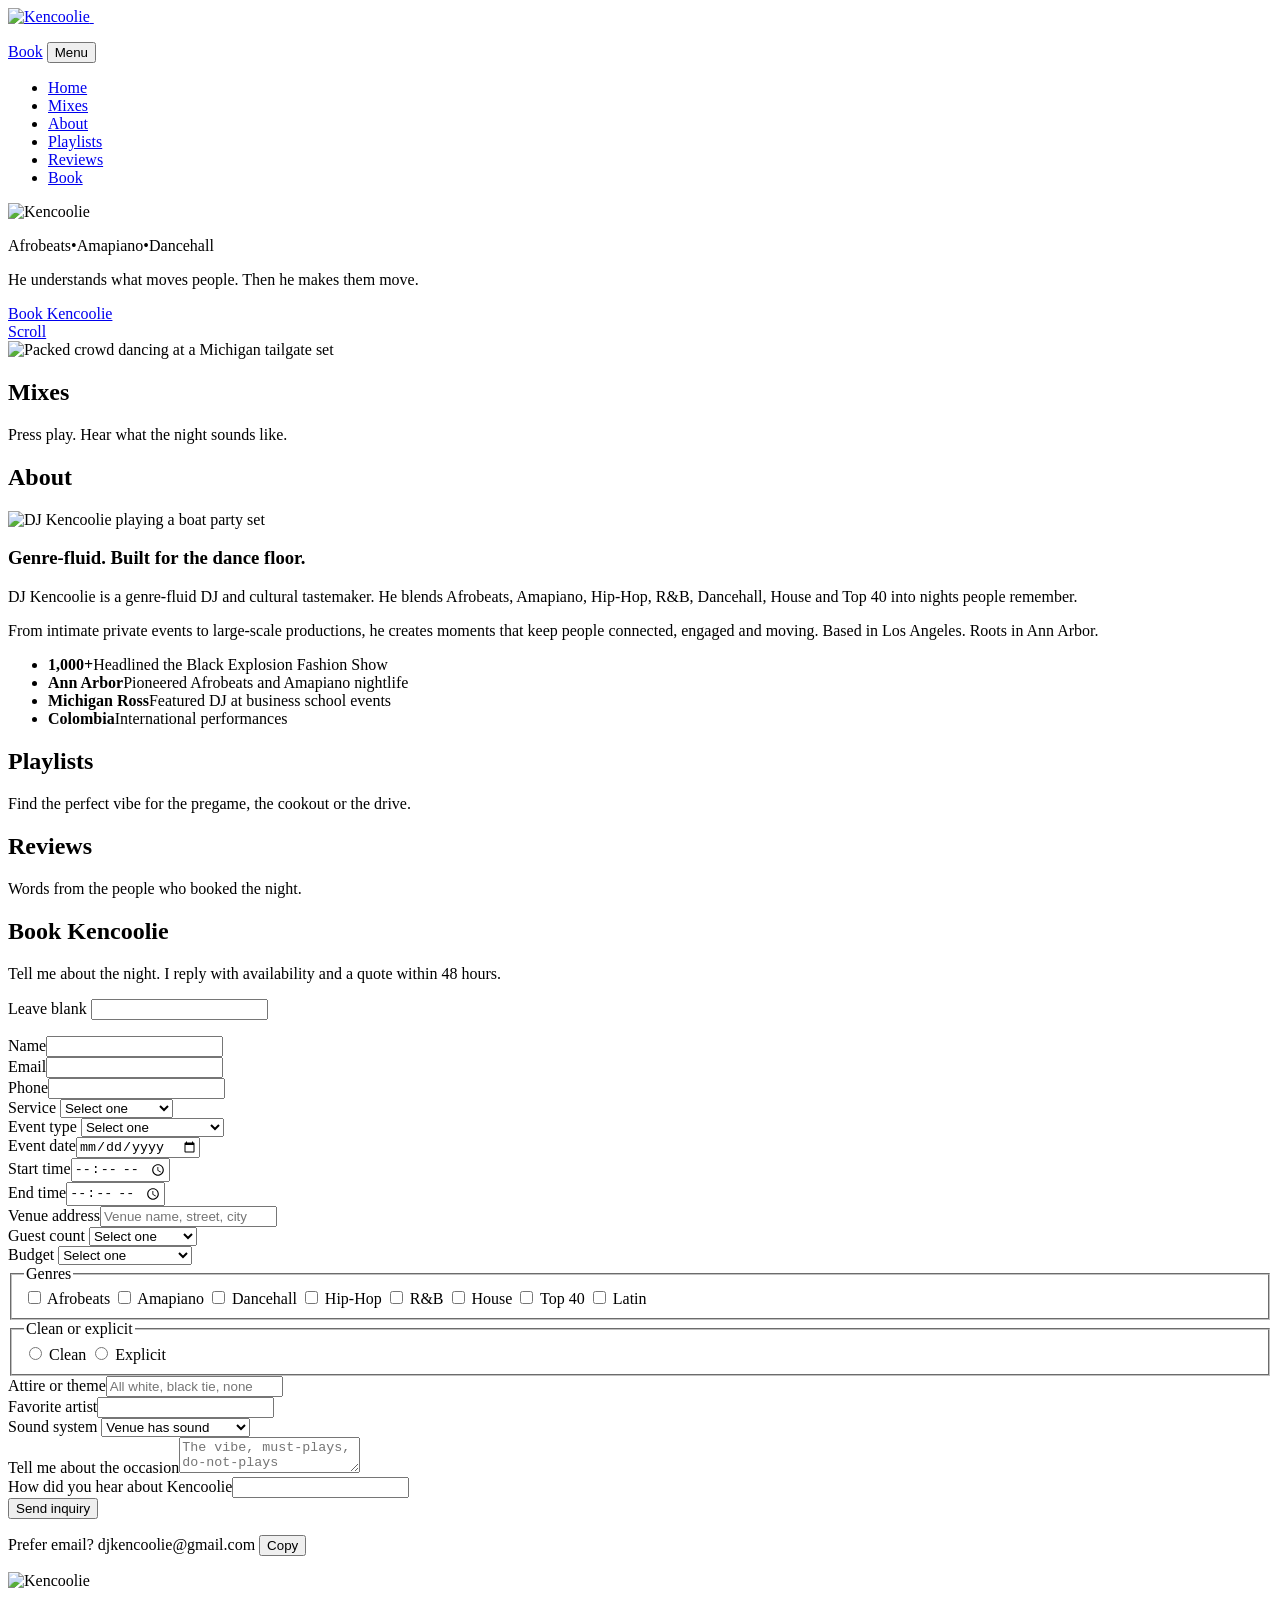
==== index.html @ c2c57399 "Add files via upload" ====
<!doctype html>
<html lang="en">
<head>
<meta charset="utf-8">
<meta name="viewport" content="width=device-width, initial-scale=1, viewport-fit=cover">
<title>DJ Kencoolie</title>
<meta name="description" content="DJ Kencoolie. Afrobeats, Amapiano and Dancehall for private events, corporate nights and clubs. Based in Los Angeles.">
<meta property="og:title" content="DJ Kencoolie">
<meta property="og:description" content="Afrobeats, Amapiano and Dancehall. Book Kencoolie for your next event.">
<meta property="og:image" content="images/about-boat.jpg">
<link rel="icon" href="images/logo-white.png">
<link rel="preconnect" href="https://fonts.googleapis.com">
<link rel="preconnect" href="https://fonts.gstatic.com" crossorigin>
<link rel="stylesheet" href="https://fonts.googleapis.com/css2?family=Bebas+Neue&family=DM+Sans:ital,opsz,wght@0,9..40,400;0,9..40,500;0,9..40,700;1,9..40,400&display=swap">
<link rel="stylesheet" href="css/styles.css">
</head>
<body>
<header class="site-header" id="site-header">
  <a class="brand" href="#home" aria-label="Kencoolie home">
    <img class="logo-light" src="images/logo-white.png" alt="Kencoolie">
    <img class="logo-dark" src="images/logo-black.png" alt="" aria-hidden="true">
  </a>
  <div class="header-right">
    <ul class="header-socials" id="header-socials"></ul>
    <a class="btn btn-small" href="#book">Book</a>
    <button class="menu-toggle" id="menu-toggle" type="button" aria-controls="site-nav" aria-expanded="false">
      <span class="sr-only">Menu</span><span class="bars" aria-hidden="true"></span>
    </button>
  </div>
</header>

<nav class="site-nav" id="site-nav" data-open="false" aria-label="Main">
  <ul>
    <li><a href="#home">Home</a></li>
    <li><a href="#mixes">Mixes</a></li>
    <li><a href="#about">About</a></li>
    <li><a href="#playlists">Playlists</a></li>
    <li><a href="#reviews">Reviews</a></li>
    <li><a href="#book">Book</a></li>
  </ul>
  <ul class="nav-socials" id="nav-socials"></ul>
</nav>

<main>
  <!-- HOME -->
  <section class="home dark" id="home">
    <div class="home-inner">
      <img class="home-logo" src="images/logo-white.png" alt="Kencoolie">
      <p class="home-genres"><span class="g-afro">Afrobeats</span><span class="dot">&bull;</span><span class="g-ama">Amapiano</span><span class="dot">&bull;</span><span class="g-dh">Dancehall</span></p>
      <p class="home-tag">He understands what moves people. Then he makes them move.</p>
      <a class="btn" href="#book">Book Kencoolie</a>
    </div>
    <a class="scroll-cue" href="#mixes">Scroll</a>
  </section>

  <!-- BIG PHOTO -->
  <section class="big-photo" aria-label="Kencoolie crowd photo">
    <img src="images/crowd.jpg" alt="Packed crowd dancing at a Michigan tailgate set">
  </section>

  <!-- MIXES -->
  <section class="section light" id="mixes">
    <div class="wrap">
      <h2>Mixes</h2>
      <p class="sub">Press play. Hear what the night sounds like.</p>
      <div class="mixes" id="mix-list"></div>
      <div class="center" id="mix-more"></div>
    </div>
  </section>

  <!-- ABOUT -->
  <section class="section dark" id="about">
    <div class="wrap">
      <h2>About</h2>
      <div class="overlap">
        <img class="overlap-img" src="images/about-boat.jpg" alt="DJ Kencoolie playing a boat party set">
        <h3 class="overlap-quote"><span>Genre-fluid. Built for the dance floor.</span></h3>
      </div>
      <div class="about-copy">
        <p>DJ Kencoolie is a genre-fluid DJ and cultural tastemaker. He blends Afrobeats, Amapiano, Hip-Hop, R&amp;B, Dancehall, House and Top 40 into nights people remember.</p>
        <p>From intimate private events to large-scale productions, he creates moments that keep people connected, engaged and moving. Based in Los Angeles. Roots in Ann Arbor.</p>
      </div>
      <ul class="highlights">
        <li><strong>1,000+</strong><span>Headlined the Black Explosion Fashion Show</span></li>
        <li><strong>Ann Arbor</strong><span>Pioneered Afrobeats and Amapiano nightlife</span></li>
        <li><strong>Michigan Ross</strong><span>Featured DJ at business school events</span></li>
        <li><strong>Colombia</strong><span>International performances</span></li>
      </ul>
    </div>
  </section>

  <!-- PLAYLISTS -->
  <section class="section light" id="playlists">
    <div class="wrap">
      <h2>Playlists</h2>
      <p class="sub">Find the perfect vibe for the pregame, the cookout or the drive.</p>
      <div class="playlists" id="playlist-list"></div>
    </div>
  </section>

  <!-- REVIEWS -->
  <section class="section dark" id="reviews">
    <div class="wrap">
      <h2>Reviews</h2>
      <p class="sub">Words from the people who booked the night.</p>
      <div class="reviews" id="review-list"></div>
      <div class="center" id="review-cta"></div>
    </div>
  </section>

  <!-- BOOK -->
  <section class="section light" id="book">
    <div class="wrap">
      <h2>Book Kencoolie</h2>
      <p class="sub">Tell me about the night. I reply with availability and a quote within 48 hours.</p>

      <form class="form" id="booking-form" name="booking" method="POST" action="thanks.html" data-netlify="true" netlify-honeypot="bot-field">
        <input type="hidden" name="form-name" value="booking">
        <p class="hp"><label>Leave blank <input name="bot-field" id="bot-field"></label></p>

        <div class="field"><label for="f-name">Name</label><input id="f-name" name="name" required autocomplete="name"></div>
        <div class="field"><label for="f-email">Email</label><input id="f-email" name="email" type="email" required autocomplete="email"></div>
        <div class="field"><label for="f-phone">Phone</label><input id="f-phone" name="phone" type="tel" autocomplete="tel"></div>
        <div class="field"><label for="f-service">Service</label>
          <select id="f-service" name="service" required>
            <option value="">Select one</option>
            <option>DJ set</option><option>DJ and MC</option><option>Custom mix</option><option>Custom playlist</option>
          </select></div>
        <div class="field"><label for="f-type">Event type</label>
          <select id="f-type" name="event_type" required>
            <option value="">Select one</option>
            <option>Private party</option><option>Wedding</option><option>Corporate</option><option>Club night</option><option>Campus or nonprofit</option><option>Other</option>
          </select></div>
        <div class="field"><label for="f-date">Event date</label><input id="f-date" name="date" type="date" required></div>
        <div class="field"><label for="f-start">Start time</label><input id="f-start" name="start_time" type="time"></div>
        <div class="field"><label for="f-end">End time</label><input id="f-end" name="end_time" type="time"></div>
        <div class="field full"><label for="f-venue">Venue address</label><input id="f-venue" name="venue" required placeholder="Venue name, street, city"></div>
        <div class="field"><label for="f-guests">Guest count</label>
          <select id="f-guests" name="guests" required>
            <option value="">Select one</option>
            <option>Fewer than 75</option><option>75 to 150</option><option>150 to 300</option><option>More than 300</option>
          </select></div>
        <div class="field"><label for="f-budget">Budget</label>
          <select id="f-budget" name="budget" required>
            <option value="">Select one</option>
            <option>Under $500</option><option>$500 to $1,000</option><option>$1,000 to $2,500</option><option>$2,500 to $5,000</option><option>$5,000 to $10,000</option><option>More than $10,000</option>
          </select></div>
        <fieldset class="field full"><legend>Genres</legend>
          <div class="chips">
            <label><input type="checkbox" name="genres" value="Afrobeats" id="g1"> Afrobeats</label>
            <label><input type="checkbox" name="genres" value="Amapiano" id="g2"> Amapiano</label>
            <label><input type="checkbox" name="genres" value="Dancehall" id="g3"> Dancehall</label>
            <label><input type="checkbox" name="genres" value="Hip-Hop" id="g4"> Hip-Hop</label>
            <label><input type="checkbox" name="genres" value="R&amp;B" id="g5"> R&amp;B</label>
            <label><input type="checkbox" name="genres" value="House" id="g6"> House</label>
            <label><input type="checkbox" name="genres" value="Top 40" id="g7"> Top 40</label>
            <label><input type="checkbox" name="genres" value="Latin" id="g8"> Latin</label>
          </div></fieldset>
        <fieldset class="field"><legend>Clean or explicit</legend>
          <div class="chips">
            <label><input type="radio" name="explicit" value="Clean" id="x1"> Clean</label>
            <label><input type="radio" name="explicit" value="Explicit" id="x2"> Explicit</label>
          </div></fieldset>
        <div class="field"><label for="f-attire">Attire or theme</label><input id="f-attire" name="attire" placeholder="All white, black tie, none"></div>
        <div class="field"><label for="f-artist">Favorite artist</label><input id="f-artist" name="favorite_artist"></div>
        <div class="field"><label for="f-sound">Sound system</label>
          <select id="f-sound" name="sound">
            <option>Venue has sound</option><option>Need sound provided</option><option>Not sure</option>
          </select></div>
        <div class="field full"><label for="f-notes">Tell me about the occasion</label><textarea id="f-notes" name="notes" placeholder="The vibe, must-plays, do-not-plays"></textarea></div>
        <div class="field full"><label for="f-heard">How did you hear about Kencoolie</label><input id="f-heard" name="heard"></div>
        <div class="full form-end">
          <button class="btn" type="submit">Send inquiry</button>
          <p class="status" id="form-status" hidden></p>
        </div>
      </form>

      <p class="alt-contact">Prefer email? <span class="email" id="email-text">djkencoolie@gmail.com</span> <button class="copy" id="copy-email" type="button">Copy</button></p>
    </div>
  </section>
</main>

<footer class="footer dark">
  <img src="images/logo-white.png" alt="Kencoolie">
  <ul class="footer-socials" id="footer-socials"></ul>
  <small>&copy; <span id="year">2026</span> DJ Kencoolie. All rights reserved.</small>
</footer>

<script src="js/content.js"></script>
<script src="js/main.js"></script>
</body>
</html>
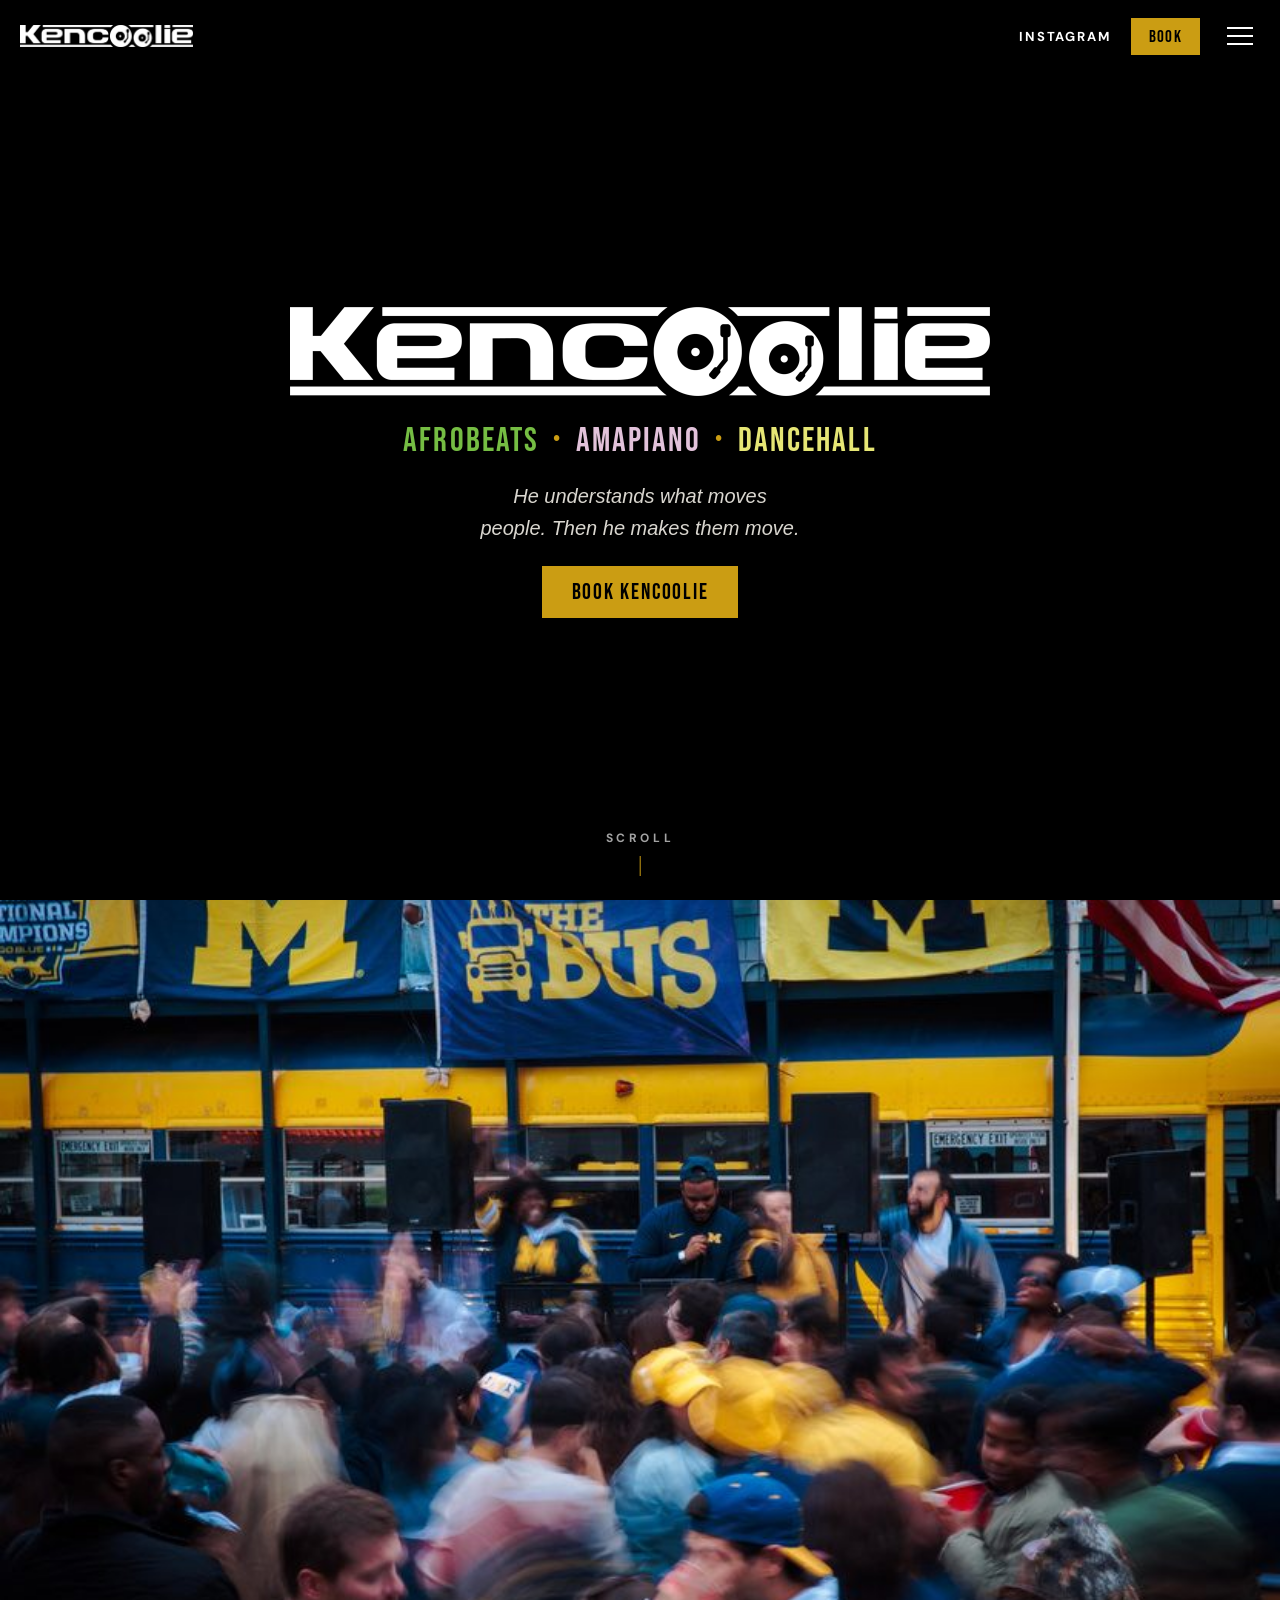
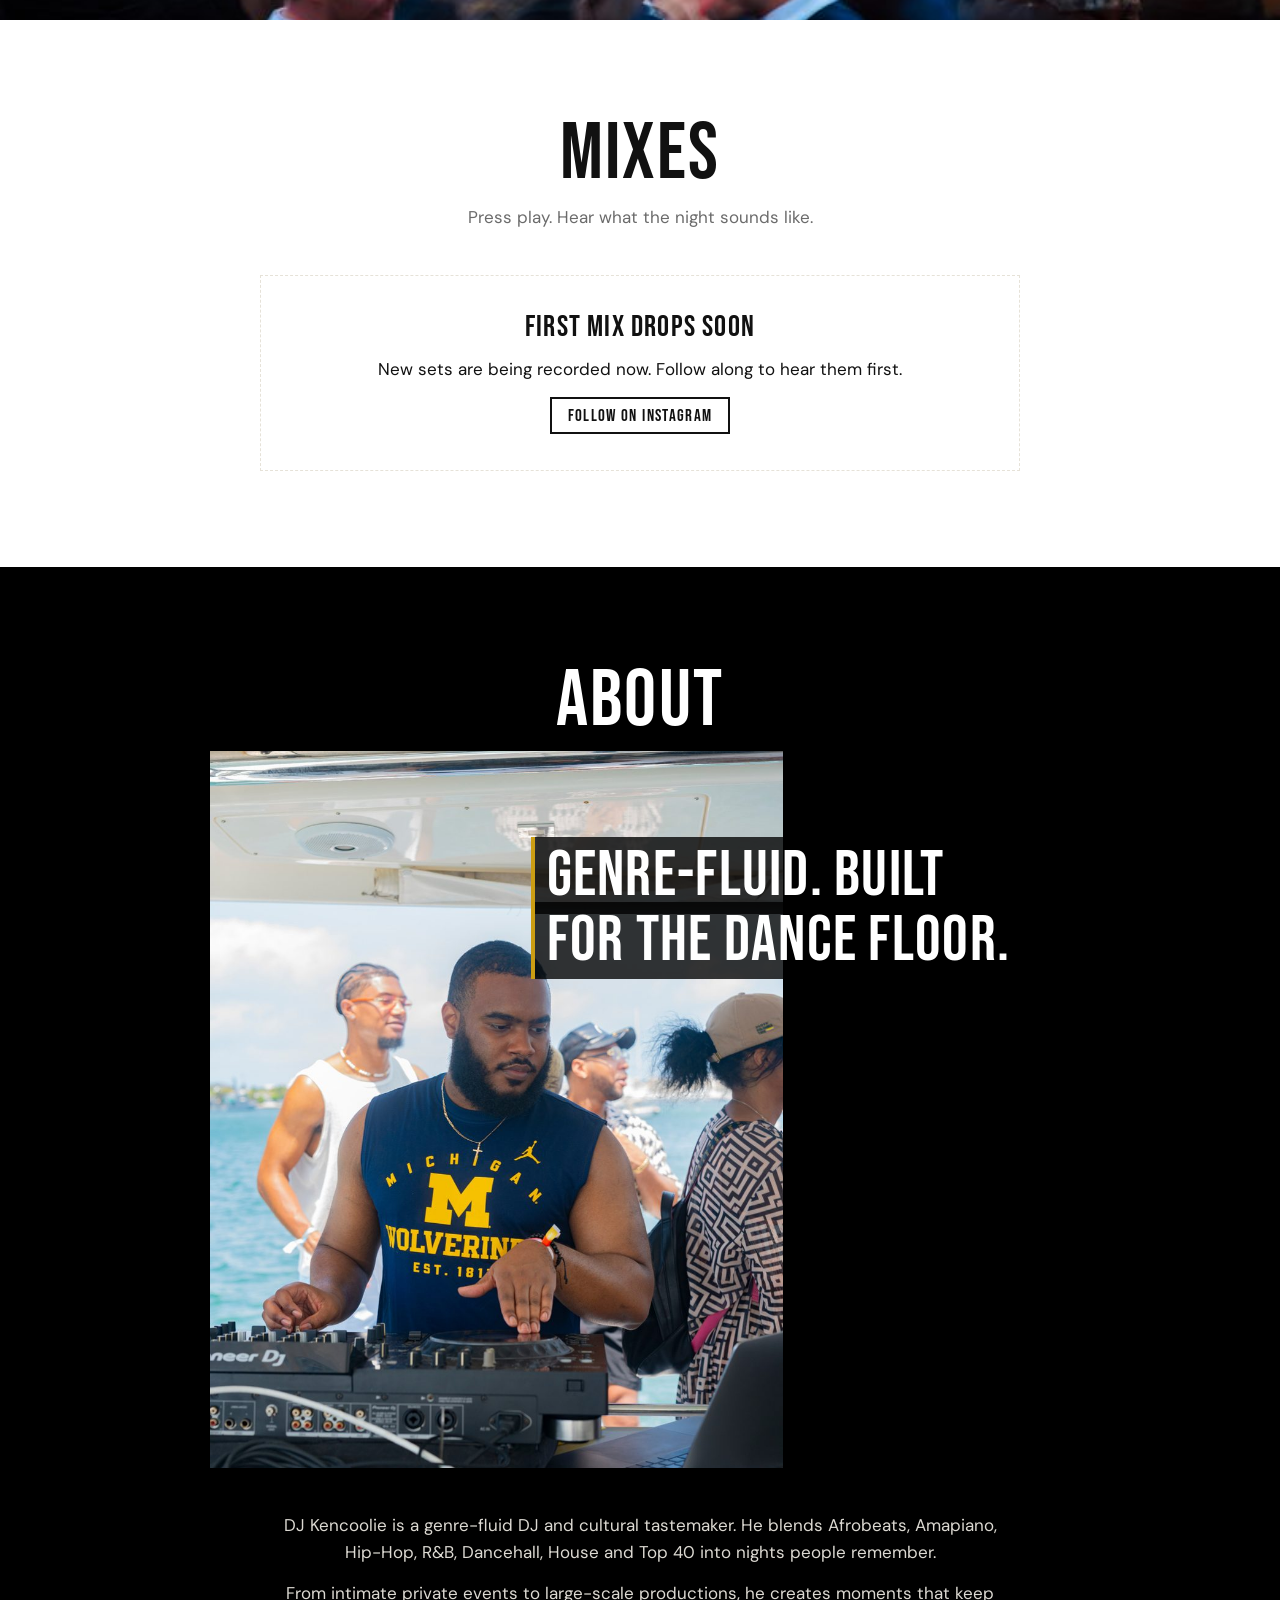
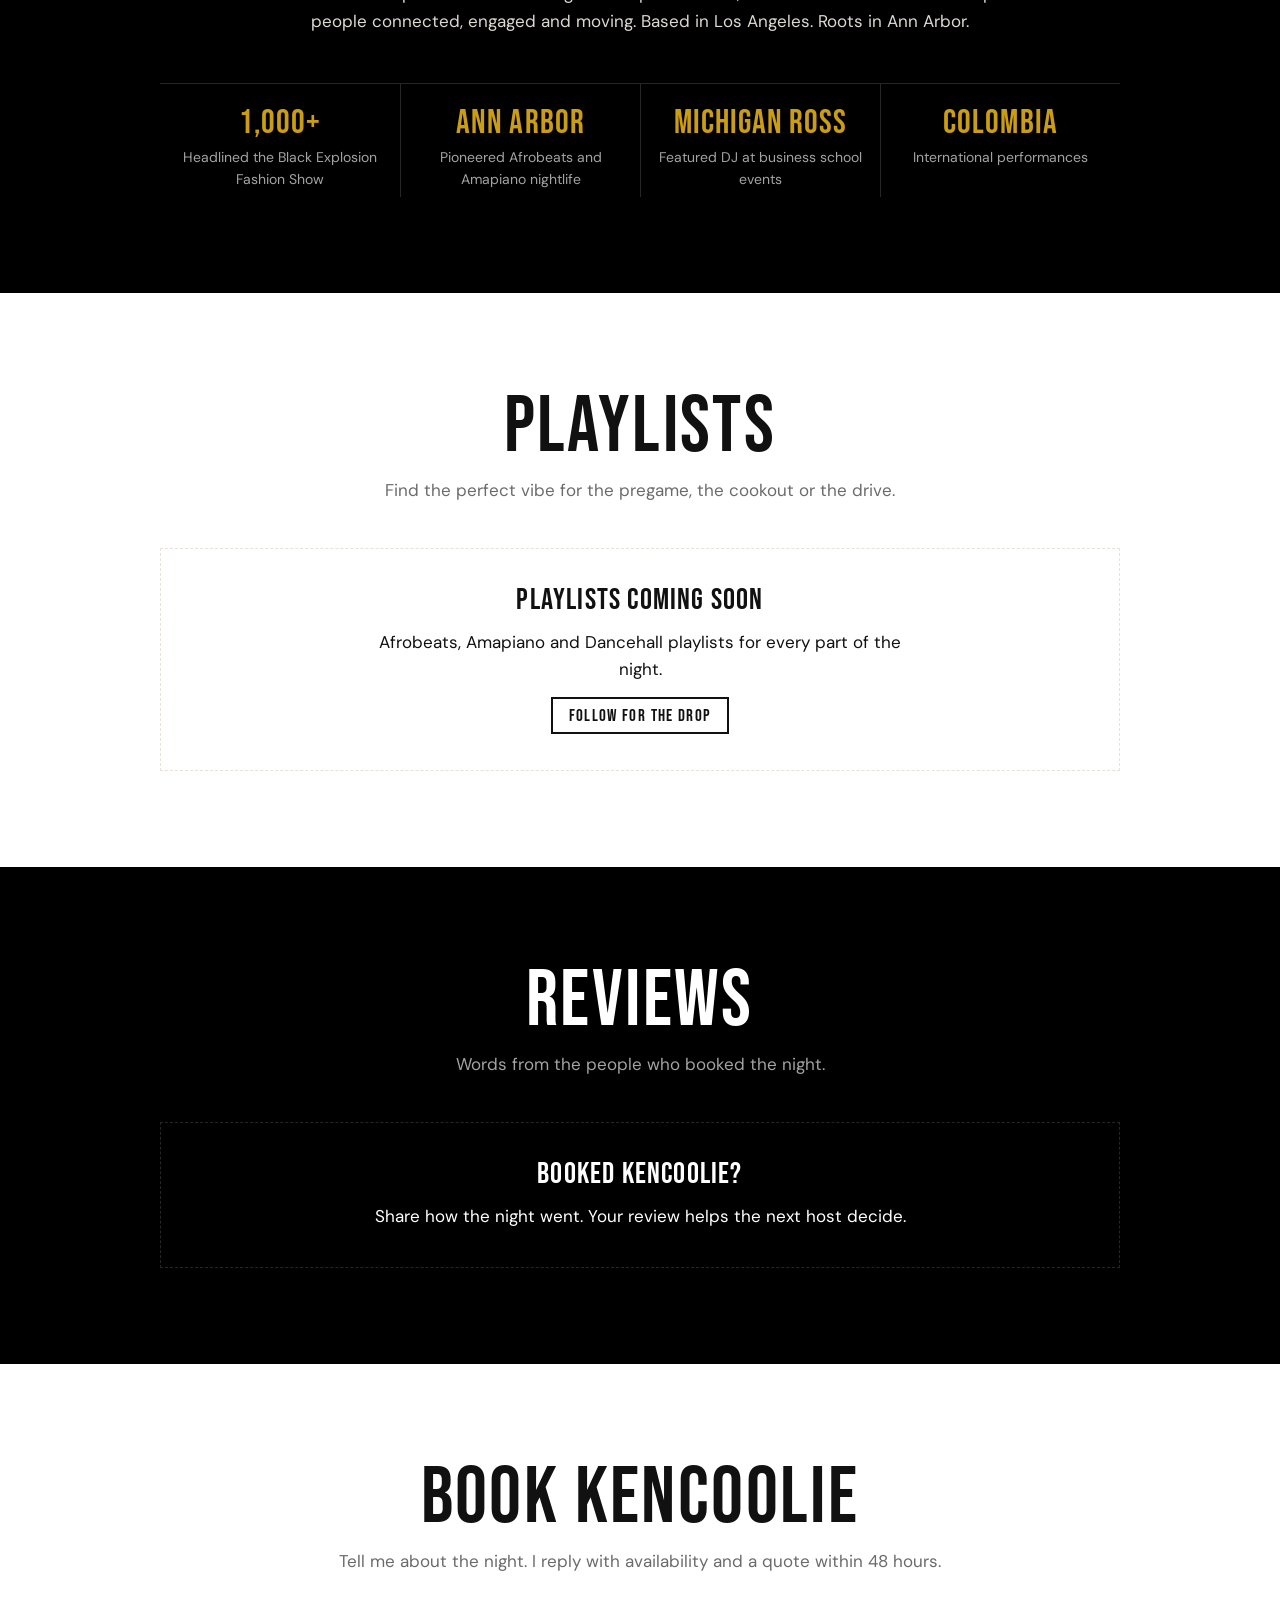
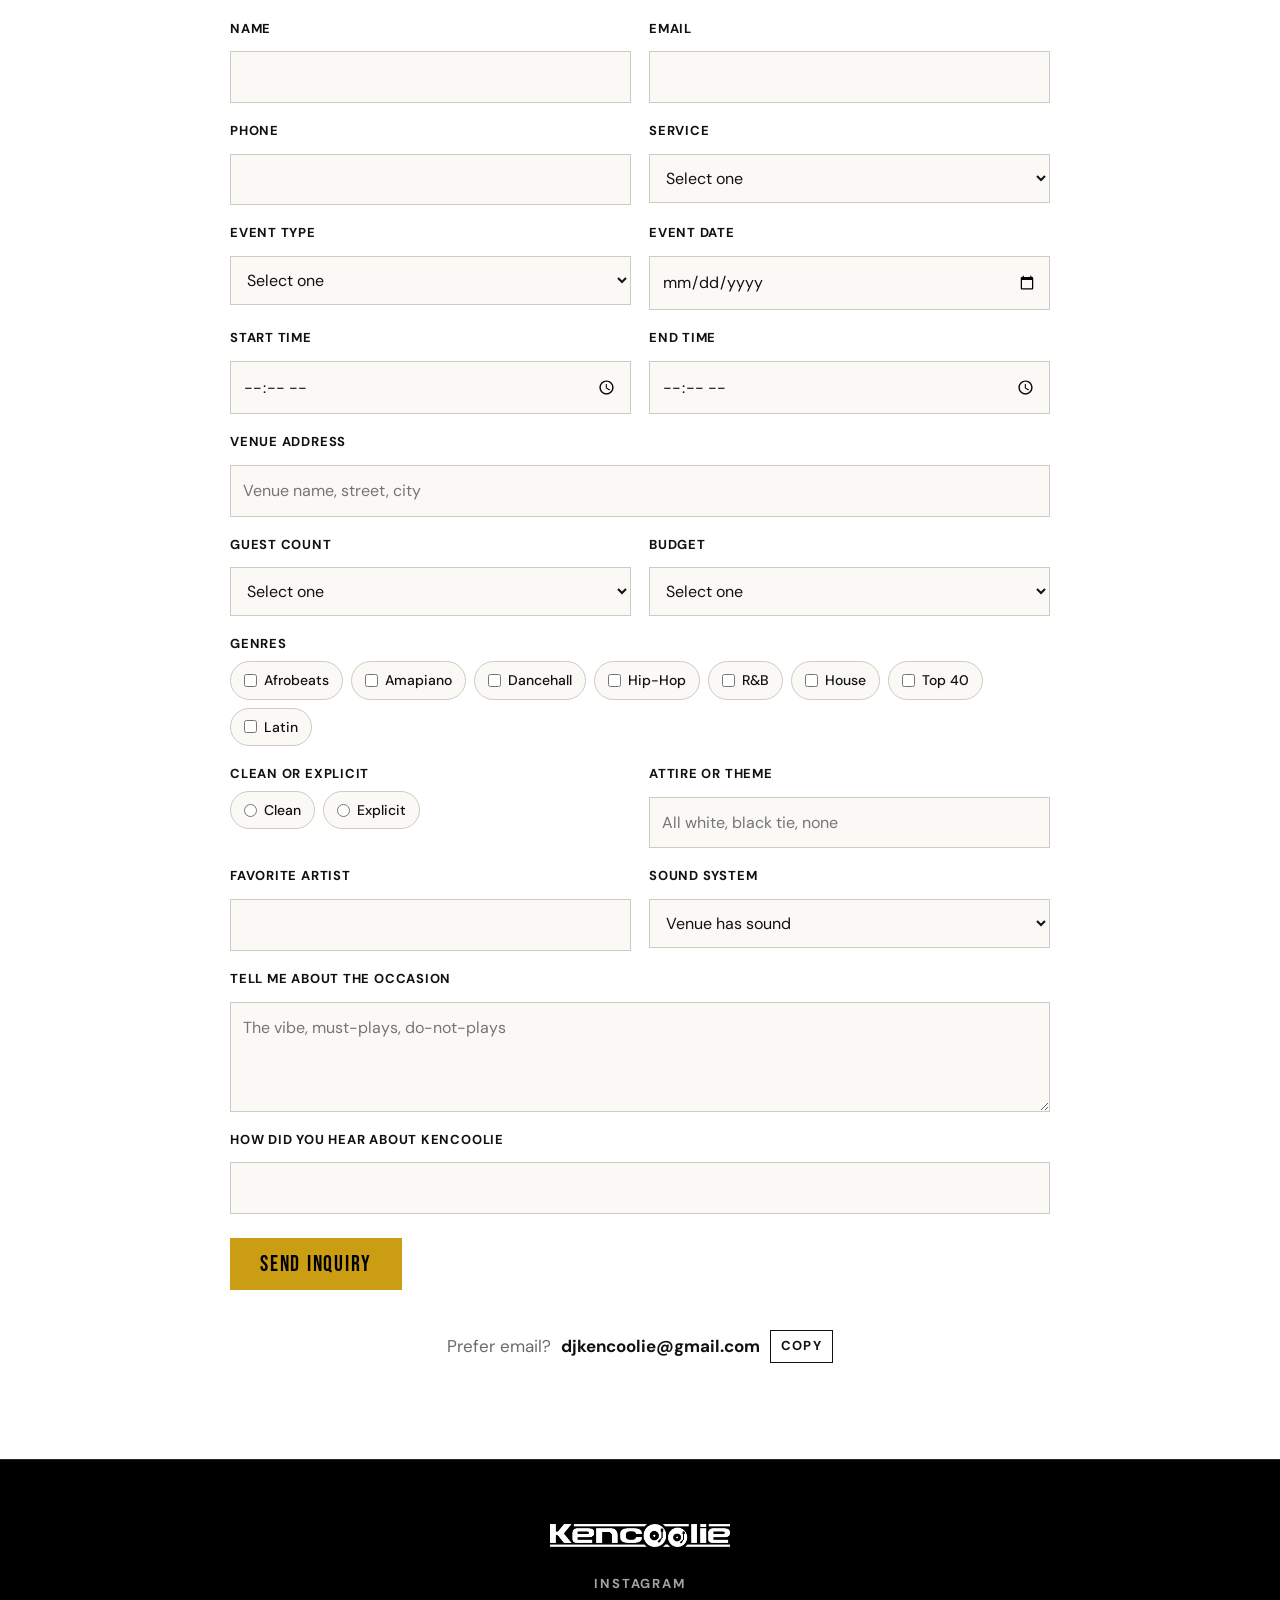
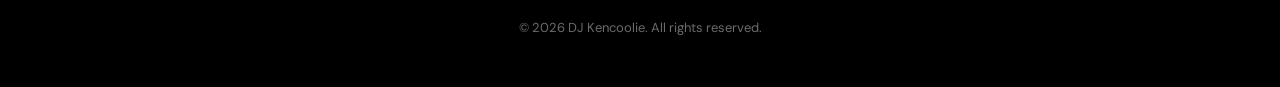
==== commit 13a55779: "Switch to single-file site and remove unused assets Co-Authored-By: Claude Opus 5.5 <noreply@anthrop" ====
--- a/index.html
+++ b/index.html
@@ -7,18 +7,200 @@
 <meta name="description" content="DJ Kencoolie. Afrobeats, Amapiano and Dancehall for private events, corporate nights and clubs. Based in Los Angeles.">
 <meta property="og:title" content="DJ Kencoolie">
 <meta property="og:description" content="Afrobeats, Amapiano and Dancehall. Book Kencoolie for your next event.">
-<meta property="og:image" content="images/about-boat.jpg">
-<link rel="icon" href="images/logo-white.png">
 <link rel="preconnect" href="https://fonts.googleapis.com">
 <link rel="preconnect" href="https://fonts.gstatic.com" crossorigin>
 <link rel="stylesheet" href="https://fonts.googleapis.com/css2?family=Bebas+Neue&family=DM+Sans:ital,opsz,wght@0,9..40,400;0,9..40,500;0,9..40,700;1,9..40,400&display=swap">
-<link rel="stylesheet" href="css/styles.css">
+<style>
+/* Kencoolie. Layout follows the classic one-page DJ flow:
+   fixed header that turns white on scroll, slide-out menu, full-screen logo intro,
+   full-bleed photo, then alternating black and white sections. */
+:root {
+  --black: #000000;
+  --white: #ffffff;
+  --ink: #111111;
+  --grey: #6b6b6b;
+  --grey-dark: #a3a3a3;
+  --line-light: #e6e2d8;
+  --line-dark: #262626;
+  --gold: #cb9d13;
+  --green: #75bd43;
+  --lilac: #e2c2da;
+  --yellow: #e6e675;
+  --red: #b43537;
+  --teal: #004153;
+  --display: "Bebas Neue", "Oswald", Impact, "Arial Narrow", sans-serif;
+  --body: "DM Sans", "Helvetica Neue", Arial, sans-serif;
+  --header-h: 72px;
+  color-scheme: dark;
+}
+
+*, *::before, *::after { box-sizing: border-box; }
+html { scroll-behavior: smooth; scroll-padding-top: var(--header-h); }
+body { margin: 0; background: var(--black); color: var(--white); font-family: var(--body); font-size: 17px; line-height: 1.6; -webkit-font-smoothing: antialiased; overflow-x: hidden; }
+img { max-width: 100%; display: block; }
+a { color: inherit; }
+a:focus-visible, button:focus-visible, input:focus-visible, select:focus-visible, textarea:focus-visible { outline: 2px solid var(--gold); outline-offset: 3px; }
+.sr-only { position: absolute; width: 1px; height: 1px; overflow: hidden; clip: rect(0 0 0 0); white-space: nowrap; }
+.center { display: flex; justify-content: center; flex-wrap: wrap; gap: 12px; margin-top: 32px; }
+.center:empty { display: none; }
+
+/* Buttons */
+.btn { display: inline-flex; align-items: center; justify-content: center; font-family: var(--display); font-size: 22px; letter-spacing: .08em; line-height: 1; text-decoration: none; padding: 14px 28px 12px; background: var(--gold); color: var(--black); border: 2px solid var(--gold); border-radius: 0; cursor: pointer; transition: background .2s, color .2s, border-color .2s; }
+.btn:hover { background: transparent; color: var(--gold); }
+.light .btn:hover { color: var(--ink); border-color: var(--ink); }
+.btn.outline { background: transparent; color: inherit; border-color: currentColor; }
+.btn.outline:hover { background: var(--gold); border-color: var(--gold); color: var(--black); }
+.btn-small { font-size: 17px; padding: 9px 16px 7px; }
+
+/* Header */
+.site-header { position: fixed; top: 0; left: 0; right: 0; z-index: 50; height: calc(var(--header-h) + env(safe-area-inset-top, 0px)); padding: env(safe-area-inset-top, 0px) 20px 0; display: flex; align-items: center; justify-content: space-between; gap: 16px; background: transparent; transition: background .35s, box-shadow .35s; }
+.site-header.scrolled { background: var(--white); box-shadow: 0 1px 0 var(--line-light); }
+.brand { display: block; position: relative; height: 22px; }
+.brand img { height: 22px; width: auto; transition: opacity .35s; }
+.brand .logo-dark { position: absolute; inset: 0 auto auto 0; opacity: 0; }
+.scrolled .brand .logo-light { opacity: 0; }
+.scrolled .brand .logo-dark { opacity: 1; }
+.header-right { display: flex; align-items: center; gap: 20px; }
+.header-socials, .nav-socials, .footer-socials { list-style: none; margin: 0; padding: 0; display: flex; flex-wrap: wrap; gap: 18px; }
+.header-socials a { font-size: 13px; font-weight: 700; letter-spacing: .14em; text-transform: uppercase; text-decoration: none; color: var(--white); transition: color .35s; }
+.scrolled .header-socials a { color: var(--ink); }
+.header-socials a:hover { color: var(--gold); }
+@media (max-width: 700px) { .header-socials { display: none; } .header-right { gap: 14px; } }
+
+.menu-toggle { width: 40px; height: 40px; border: 0; background: transparent; cursor: pointer; display: grid; place-items: center; padding: 0; position: relative; z-index: 70; }
+.bars, .bars::before, .bars::after { display: block; width: 26px; height: 2px; background: var(--white); transition: transform .3s, background .3s; content: ""; }
+.bars { position: relative; }
+.bars::before { position: absolute; top: -8px; }
+.bars::after { position: absolute; top: 8px; }
+.scrolled .bars, .scrolled .bars::before, .scrolled .bars::after { background: var(--ink); }
+.menu-toggle[aria-expanded="true"] .bars { background: transparent; }
+.menu-toggle[aria-expanded="true"] .bars::before { transform: translateY(8px) rotate(45deg); background: var(--ink); }
+.menu-toggle[aria-expanded="true"] .bars::after { transform: translateY(-8px) rotate(-45deg); background: var(--ink); }
+
+/* Slide-out nav */
+.site-nav { position: fixed; top: 0; right: 0; bottom: 0; z-index: 60; width: min(340px, 82vw); background: var(--white); color: var(--ink); padding: calc(110px + env(safe-area-inset-top, 0px)) 40px calc(40px + env(safe-area-inset-bottom, 0px)); display: flex; flex-direction: column; gap: 40px; transform: translateX(100%); transition: transform .35s ease-out; box-shadow: -20px 0 40px rgba(0,0,0,.25); visibility: hidden; }
+.site-nav[data-open="true"] { transform: translateX(0); visibility: visible; }
+.site-nav ul:first-child { list-style: none; margin: 0; padding: 0; display: flex; flex-direction: column; gap: 14px; }
+.site-nav ul:first-child a { font-family: var(--display); font-size: 40px; line-height: 1; letter-spacing: .03em; text-decoration: none; color: var(--ink); }
+.site-nav ul:first-child a:hover { color: var(--gold); }
+.nav-socials a { font-size: 13px; font-weight: 700; letter-spacing: .14em; text-transform: uppercase; text-decoration: none; color: var(--grey); }
+body.nav-open .site-header .bars::before, body.nav-open .site-header .bars::after { background: var(--ink); }
+@media (prefers-reduced-motion: reduce) { html { scroll-behavior: auto; } *, *::before, *::after { transition: none !important; animation: none !important; } }
+
+/* Home */
+.home { position: relative; min-height: 100svh; display: grid; place-items: center; text-align: center; padding: calc(var(--header-h) + 24px) 20px 72px; background: radial-gradient(120% 70% at 50% 100%, #1a1406 0%, var(--black) 60%); }
+.home-inner { display: flex; flex-direction: column; align-items: center; gap: 22px; animation: rise 1s ease-out both; }
+.home-logo { width: min(700px, 86vw); height: auto; }
+.home-genres { margin: 6px 0 0; display: flex; flex-wrap: wrap; justify-content: center; align-items: center; gap: 6px 14px; font-family: var(--display); font-size: clamp(24px, 3.4vw, 34px); letter-spacing: .06em; line-height: 1; }
+.g-afro { color: var(--green); } .g-ama { color: var(--lilac); } .g-dh { color: var(--yellow); }
+.dot { color: var(--gold); font-size: .7em; }
+.home-tag { margin: 0; max-width: 34ch; font-size: clamp(17px, 2vw, 20px); font-style: italic; font-weight: 400; color: #d9d6cf; text-wrap: balance; }
+.scroll-cue { position: absolute; bottom: 24px; left: 50%; transform: translateX(-50%); font-size: 12px; font-weight: 700; letter-spacing: .3em; text-transform: uppercase; text-decoration: none; color: var(--grey-dark); padding-bottom: 28px; }
+.scroll-cue::after { content: ""; position: absolute; left: 50%; bottom: 0; width: 1px; height: 20px; background: var(--gold); }
+@keyframes rise { from { transform: translateY(18px); } to { transform: none; } }
+
+/* Big photo */
+.big-photo img { width: 100%; height: min(80vh, 760px); object-fit: cover; object-position: center 40%; }
+
+/* Sections */
+.section { padding-block: 96px; text-align: center; }
+.wrap { max-width: 1000px; margin: 0 auto; padding-inline: 20px; }
+.light { background: var(--white); color: var(--ink); }
+.dark { background: var(--black); color: var(--white); }
+h2 { font-family: var(--display); font-weight: 400; font-size: clamp(52px, 8vw, 80px); line-height: .95; letter-spacing: .03em; margin: 0 0 12px; }
+.sub { margin: 0 auto 44px; max-width: 52ch; color: var(--grey); text-wrap: balance; }
+.dark .sub { color: var(--grey-dark); }
+@media (max-width: 700px) { .section { padding-block: 72px; } }
+
+/* Empty states */
+.empty { border: 1px dashed var(--line-light); padding: 36px 24px; display: flex; flex-direction: column; align-items: center; gap: 14px; }
+.dark .empty { border-color: var(--line-dark); }
+.empty p { margin: 0; max-width: 46ch; }
+.empty .k { font-family: var(--display); font-size: 30px; letter-spacing: .04em; line-height: 1; }
+
+/* Mixes */
+.mixes { display: grid; gap: 18px; max-width: 760px; margin: 0 auto; text-align: left; }
+.mix h3 { font-family: var(--display); font-weight: 400; font-size: 26px; letter-spacing: .04em; margin: 0 0 8px; }
+.mix iframe { width: 100%; border: 0; display: block; background: #f3f1ec; }
+.mix .open { font-size: 14px; color: var(--grey); }
+
+/* About */
+.overlap { display: grid; grid-template-columns: repeat(6, 1fr); align-items: start; margin: 12px auto 44px; max-width: 860px; text-align: left; }
+.overlap-img { grid-column: 1 / 5; grid-row: 1; width: 100%; aspect-ratio: 4 / 5; object-fit: cover; object-position: center 30%; }
+.overlap-quote { grid-column: 3 / -1; grid-row: 1; margin: 16% 0 0 6%; font-family: var(--display); font-weight: 400; font-size: clamp(40px, 6vw, 64px); line-height: 1.02; letter-spacing: .02em; text-wrap: balance; }
+.overlap-quote span { background: rgba(0,0,0,.78); box-decoration-break: clone; -webkit-box-decoration-break: clone; padding: 0 .18em; border-left: 4px solid var(--gold); }
+.about-copy { max-width: 62ch; margin: 0 auto; display: grid; gap: 14px; color: #dcd9d2; }
+.about-copy p { margin: 0; }
+.highlights { list-style: none; margin: 48px auto 0; padding: 0; display: grid; grid-template-columns: repeat(4, 1fr); gap: 0; max-width: 960px; border-top: 1px solid var(--line-dark); }
+.highlights li { padding: 22px 14px 6px; display: flex; flex-direction: column; gap: 6px; min-width: 0; }
+.highlights li + li { border-left: 1px solid var(--line-dark); }
+.highlights strong { font-family: var(--display); font-weight: 400; font-size: 34px; letter-spacing: .03em; line-height: 1; color: var(--gold); }
+.highlights span { font-size: 14px; color: var(--grey-dark); }
+@media (max-width: 760px) {
+  .overlap { grid-template-columns: 1fr; }
+  .overlap-img { grid-column: 1; width: 78%; }
+  .overlap-quote { grid-column: 1; margin: 0; align-self: end; justify-self: end; width: 70%; font-size: 34px; text-align: right; }
+  .highlights { grid-template-columns: 1fr 1fr; }
+  .highlights li:nth-child(3) { border-left: 0; }
+  .highlights li:nth-child(n+3) { border-top: 1px solid var(--line-dark); }
+}
+
+/* Playlists */
+.playlists { display: grid; grid-template-columns: repeat(auto-fit, minmax(240px, 1fr)); gap: 16px; text-align: left; }
+.pl { border: 1px solid var(--line-light); padding: 22px 22px 20px; display: flex; flex-direction: column; gap: 10px; min-width: 0; position: relative; }
+.pl::before { content: ""; position: absolute; top: -1px; left: -1px; width: 40px; height: 4px; background: var(--gold); }
+.pl h3 { font-family: var(--display); font-weight: 400; font-size: 30px; letter-spacing: .03em; line-height: 1; margin: 0; }
+.pl p { margin: 0; color: var(--grey); font-size: 15px; }
+.pl .links { display: flex; flex-wrap: wrap; gap: 8px; margin-top: auto; padding-top: 8px; }
+.pl .links a { font-size: 12px; font-weight: 700; letter-spacing: .12em; text-transform: uppercase; text-decoration: none; border: 1px solid var(--ink); padding: 7px 12px; }
+.pl .links a:hover { background: var(--ink); color: var(--white); }
+.playlists .empty { grid-column: 1 / -1; text-align: center; }
+
+/* Reviews */
+.reviews { display: grid; grid-template-columns: repeat(auto-fit, minmax(260px, 1fr)); gap: 16px; text-align: left; }
+.review { margin: 0; border: 1px solid var(--line-dark); padding: 28px 24px 22px; display: flex; flex-direction: column; gap: 16px; min-width: 0; }
+.review .stars { color: var(--gold); letter-spacing: .2em; font-size: 15px; }
+.review blockquote { margin: 0; font-size: 18px; line-height: 1.5; }
+.review figcaption { margin-top: auto; font-size: 14px; color: var(--grey-dark); }
+.review figcaption b { color: var(--white); font-weight: 700; }
+.reviews .empty { grid-column: 1 / -1; text-align: center; }
+
+/* Booking form */
+.form { display: grid; grid-template-columns: 1fr 1fr; gap: 18px; text-align: left; max-width: 820px; margin: 0 auto; }
+.form .full { grid-column: 1 / -1; }
+.field { display: flex; flex-direction: column; gap: 6px; min-width: 0; margin: 0; padding: 0; border: 0; }
+.field label, .field legend { font-size: 13px; font-weight: 700; letter-spacing: .06em; text-transform: uppercase; color: var(--ink); padding: 0; margin-bottom: 6px; }
+.field input, .field select, .field textarea { font: inherit; font-size: 16px; color: var(--ink); background: #faf9f6; border: 1px solid #cfcbc0; border-radius: 0; padding: 12px 12px; width: 100%; color-scheme: light; }
+.field input:focus, .field select:focus, .field textarea:focus { border-color: var(--ink); outline: 2px solid var(--gold); outline-offset: 0; }
+.field textarea { min-height: 110px; resize: vertical; }
+.chips { display: flex; flex-wrap: wrap; gap: 8px; }
+.chips label { display: inline-flex; align-items: center; gap: 7px; margin: 0; font-size: 14px; font-weight: 500; letter-spacing: 0; text-transform: none; border: 1px solid #cfcbc0; padding: 7px 13px; border-radius: 999px; cursor: pointer; background: #faf9f6; }
+.chips input { width: auto; margin: 0; accent-color: var(--ink); }
+.chips label:has(input:checked) { background: var(--ink); color: var(--white); border-color: var(--ink); }
+.hp { position: absolute; left: -9999px; }
+.form-end { display: flex; flex-wrap: wrap; align-items: center; gap: 16px; margin-top: 6px; }
+.status { margin: 0; font-size: 15px; color: var(--teal); font-weight: 500; }
+.alt-contact { margin: 40px 0 0; color: var(--grey); display: flex; flex-wrap: wrap; justify-content: center; align-items: center; gap: 8px 10px; }
+.email { color: var(--ink); font-weight: 700; user-select: all; }
+.copy { font: inherit; font-size: 13px; font-weight: 700; letter-spacing: .08em; text-transform: uppercase; background: transparent; border: 1px solid var(--ink); color: var(--ink); padding: 5px 10px; cursor: pointer; }
+.copy:hover { background: var(--ink); color: var(--white); }
+@media (max-width: 600px) { .form { grid-template-columns: 1fr; } }
+
+/* Footer */
+.footer { padding: 64px 20px calc(48px + env(safe-area-inset-bottom, 0px)); display: flex; flex-direction: column; align-items: center; gap: 22px; text-align: center; border-top: 1px solid var(--line-dark); }
+.footer img { width: 180px; height: auto; }
+.footer-socials { justify-content: center; }
+.footer-socials a { font-size: 13px; font-weight: 700; letter-spacing: .14em; text-transform: uppercase; text-decoration: none; color: var(--grey-dark); }
+.footer-socials a:hover { color: var(--gold); }
+.footer small { color: var(--grey); font-size: 13px; }
+
+</style>
 </head>
 <body>
 <header class="site-header" id="site-header">
   <a class="brand" href="#home" aria-label="Kencoolie home">
-    <img class="logo-light" src="images/logo-white.png" alt="Kencoolie">
-    <img class="logo-dark" src="images/logo-black.png" alt="" aria-hidden="true">
+    <img class="logo-light" src="[data-uri]" alt="Kencoolie">
+    <img class="logo-dark" src="[data-uri]" alt="" aria-hidden="true">
   </a>
   <div class="header-right">
     <ul class="header-socials" id="header-socials"></ul>
@@ -45,7 +227,7 @@
   <!-- HOME -->
   <section class="home dark" id="home">
     <div class="home-inner">
-      <img class="home-logo" src="images/logo-white.png" alt="Kencoolie">
+      <img class="home-logo" src="[data-uri]" alt="Kencoolie">
       <p class="home-genres"><span class="g-afro">Afrobeats</span><span class="dot">&bull;</span><span class="g-ama">Amapiano</span><span class="dot">&bull;</span><span class="g-dh">Dancehall</span></p>
       <p class="home-tag">He understands what moves people. Then he makes them move.</p>
       <a class="btn" href="#book">Book Kencoolie</a>
@@ -55,7 +237,7 @@
 
   <!-- BIG PHOTO -->
   <section class="big-photo" aria-label="Kencoolie crowd photo">
-    <img src="images/crowd.jpg" alt="Packed crowd dancing at a Michigan tailgate set">
+    <img src="[data-uri]" alt="Packed crowd dancing at a Michigan tailgate set">
   </section>
 
   <!-- MIXES -->
@@ -73,7 +255,7 @@
     <div class="wrap">
       <h2>About</h2>
       <div class="overlap">
-        <img class="overlap-img" src="images/about-boat.jpg" alt="DJ Kencoolie playing a boat party set">
+        <img class="overlap-img" src="[data-uri]